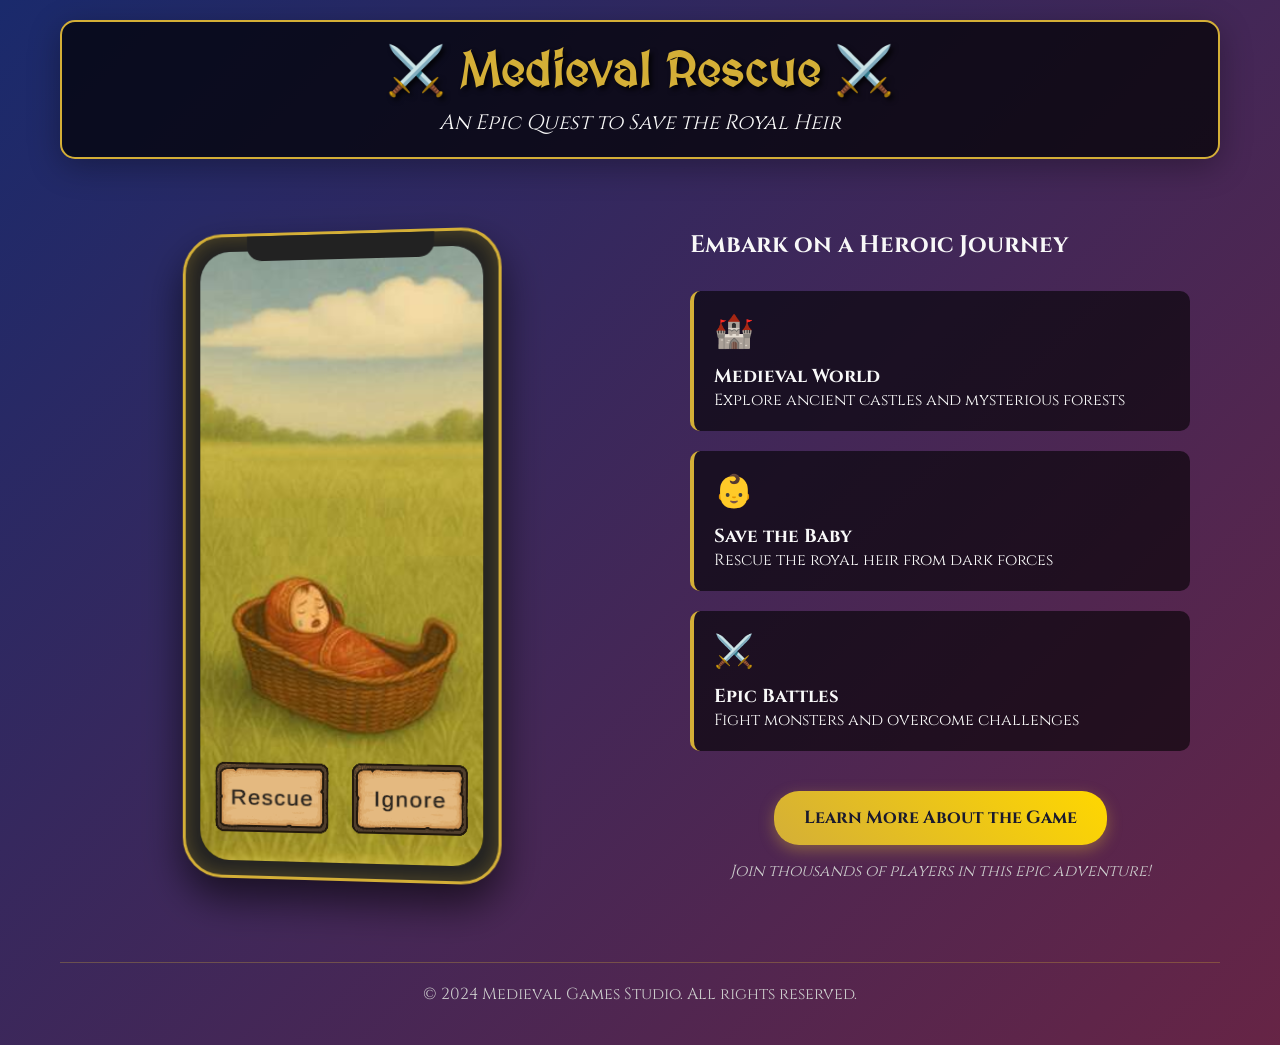
==== index.html @ bf30136d "init: playble mvp test page" ====
<!DOCTYPE html>
<html lang="en">
<head>
    <meta charset="UTF-8">
    <meta name="viewport" content="width=device-width, initial-scale=1.0">
    <title>Medieval Rescue - Mobile Adventure</title>
    <link rel="stylesheet" href="css/style.css">
    <link href="https://fonts.googleapis.com/css2?family=MedievalSharp&family=Cinzel:wght@400;700&display=swap" rel="stylesheet">
</head>
<body class="ad-page">
    <div class="container">
        <header class="header">
            <h1 class="title">⚔️ Medieval Rescue ⚔️</h1>
            <p class="subtitle">An Epic Quest to Save the Royal Heir</p>
        </header>

        <main class="main-content">
            <div class="phone-simulator">
                <div class="phone-frame">
                    <div class="phone-notch"></div>
                    <div class="phone-screen">
                        <iframe 
                            src="./playable/playable.html" 
                            class="unity-frame"
                            title="Medieval Rescue Game"
                            allow="autoplay; fullscreen">
                        </iframe>
                    </div>
                </div>
            </div>

            <div class="game-info">
                <h2>Embark on a Heroic Journey</h2>
                <div class="features">
                    <div class="feature">
                        <span class="icon">🏰</span>
                        <h3>Medieval World</h3>
                        <p>Explore ancient castles and mysterious forests</p>
                    </div>
                    <div class="feature">
                        <span class="icon">👶</span>
                        <h3>Save the Baby</h3>
                        <p>Rescue the royal heir from dark forces</p>
                    </div>
                    <div class="feature">
                        <span class="icon">⚔️</span>
                        <h3>Epic Battles</h3>
                        <p>Fight monsters and overcome challenges</p>
                    </div>
                </div>

                <div class="cta-section">
                    <a href="./game.html" class="cta-button">Learn More About the Game</a>
                    <p class="cta-subtext">Join thousands of players in this epic adventure!</p>
                </div>
            </div>
        </main>

        <footer class="footer">
            <p>&copy; 2024 Medieval Games Studio. All rights reserved.</p>
        </footer>
    </div>

    <script src="js/script.js"></script>
</body>
</html>
---- css/style.css ----
* {
    margin: 0;
    padding: 0;
    box-sizing: border-box;
}

body {
    font-family: 'Cinzel', serif;
    background: linear-gradient(135deg, #1a2a6c, #b21f1f, #fdbb2d);
    background-size: 400% 400%;
    animation: gradient 15s ease infinite;
    color: #f8f8f8;
    min-height: 100vh;
}

@keyframes gradient {
    0% { background-position: 0% 50%; }
    50% { background-position: 100% 50%; }
    100% { background-position: 0% 50%; }
}

.container {
    max-width: 1200px;
    margin: 0 auto;
    padding: 20px;
}

/* Header Styles */
.header {
    text-align: center;
    margin-bottom: 40px;
    padding: 20px;
    background: rgba(0, 0, 0, 0.7);
    border-radius: 15px;
    border: 2px solid #d4af37;
    box-shadow: 0 8px 32px rgba(0, 0, 0, 0.3);
}

.title {
    font-family: 'MedievalSharp', cursive;
    font-size: 3em;
    color: #d4af37;
    text-shadow: 3px 3px 5px rgba(0, 0, 0, 0.8);
    margin-bottom: 10px;
}

.subtitle {
    font-size: 1.3em;
    color: #f8f8f8;
    font-style: italic;
}

/* Ad Page Specific Styles */
.ad-page .main-content {
    display: grid;
    grid-template-columns: 1fr 1fr;
    gap: 40px;
    align-items: center;
}

/* Phone Simulator */
.phone-simulator {
    display: flex;
    justify-content: center;
    align-items: center;
    perspective: 1000px;
}

.phone-frame {
    width: 320px;
    height: 650px;
    background: #222;
    border-radius: 40px;
    padding: 15px;
    position: relative;
    border: 3px solid #d4af37;
    box-shadow: 
        0 20px 40px rgba(0, 0, 0, 0.6),
        inset 0 0 20px rgba(212, 175, 55, 0.3);
    transform: rotateY(-5deg);
    transition: transform 0.3s ease;
}

.phone-frame:hover {
    transform: rotateY(0deg);
}

.phone-notch {
    width: 60%;
    height: 25px;
    background: #222;
    border-bottom-left-radius: 15px;
    border-bottom-right-radius: 15px;
    position: absolute;
    top: 0;
    left: 50%;
    transform: translateX(-50%);
    z-index: 2;
}

.phone-screen {
    width: 100%;
    height: 100%;
    background: #000;
    border-radius: 30px;
    overflow: hidden;
    position: relative;
}

.unity-frame {
    width: 100%;
    height: 100%;
    border: none;
    background: #1a1a2e;
}

.demo-overlay {
    position: absolute;
    top: 0;
    left: 0;
    width: 100%;
    height: 100%;
    background: linear-gradient(45deg, rgba(26, 42, 108, 0.8), rgba(178, 31, 31, 0.8));
    display: flex;
    flex-direction: column;
    justify-content: center;
    align-items: center;
    color: white;
    text-align: center;
    padding: 20px;
}

.demo-text {
    font-size: 1.5em;
    font-weight: bold;
    margin-bottom: 20px;
    color: #d4af37;
}

.phone-home-button {
    width: 60px;
    height: 60px;
    background: #333;
    border-radius: 50%;
    position: absolute;
    bottom: 10px;
    left: 50%;
    transform: translateX(-50%);
    border: 2px solid #444;
}

/* Game Info */
.game-info {
    padding: 30px;
}

.features {
    display: grid;
    gap: 20px;
    margin: 30px 0;
}

.feature {
    background: rgba(0, 0, 0, 0.6);
    padding: 20px;
    border-radius: 10px;
    border-left: 4px solid #d4af37;
    transition: transform 0.3s ease;
}

.feature:hover {
    transform: translateX(10px);
}

.feature .icon {
    font-size: 2em;
    margin-bottom: 10px;
    display: block;
}

.cta-section {
    text-align: center;
    margin-top: 40px;
}

.cta-button {
    display: inline-block;
    padding: 15px 30px;
    background: linear-gradient(45deg, #d4af37, #ffd700);
    color: #1a1a2e;
    text-decoration: none;
    border-radius: 25px;
    font-weight: bold;
    font-size: 1.1em;
    transition: all 0.3s ease;
    border: none;
    cursor: pointer;
    box-shadow: 0 5px 15px rgba(212, 175, 55, 0.4);
}

.cta-button:hover {
    transform: translateY(-3px);
    box-shadow: 0 8px 25px rgba(212, 175, 55, 0.6);
}

.cta-subtext {
    margin-top: 15px;
    font-style: italic;
    color: #ccc;
}

/* Game Page Specific Styles */
.game-page .game-details {
    max-width: 1000px;
    margin: 0 auto;
}

.breadcrumb {
    margin-bottom: 30px;
}

.breadcrumb a {
    color: #d4af37;
    text-decoration: none;
    font-weight: bold;
}

.breadcrumb a:hover {
    text-decoration: underline;
}

.story-section {
    background: rgba(0, 0, 0, 0.7);
    padding: 40px;
    border-radius: 15px;
    margin-bottom: 40px;
    border: 2px solid #d4af37;
}

.story-content {
    display: grid;
    grid-template-columns: 2fr 1fr;
    gap: 40px;
    align-items: start;
}

.story-text p {
    margin-bottom: 20px;
    line-height: 1.6;
    font-size: 1.1em;
}

.journey-list {
    list-style: none;
    margin: 25px 0;
}

.journey-list li {
    padding: 10px 0;
    font-size: 1.1em;
    border-bottom: 1px solid rgba(212, 175, 55, 0.3);
}

.medieval-art {
    display: flex;
    justify-content: center;
}

.art-frame {
    width: 200px;
    height: 250px;
    background: linear-gradient(45deg, #8B4513, #A0522D);
    border: 15px solid #5D4037;
    border-radius: 10px;
    position: relative;
    overflow: hidden;
    box-shadow: 0 10px 30px rgba(0, 0, 0, 0.5);
}

.knight-baby-scene {
    width: 100%;
    height: 100%;
    background: linear-gradient(180deg, #87CEEB 40%, #228B22 40%);
    position: relative;
}

.knight {
    position: absolute;
    bottom: 20px;
    left: 50%;
    transform: translateX(-50%);
    width: 40px;
    height: 60px;
    background: #333;
    border-radius: 5px;
}

.baby {
    position: absolute;
    bottom: 85px;
    left: 60%;
    width: 15px;
    height: 20px;
    background: #FFB6C1;
    border-radius: 50%;
}

.castle {
    position: absolute;
    right: 20px;
    bottom: 20px;
    width: 50px;
    height: 80px;
    background: #666;
    border-radius: 5px 5px 0 0;
}

/* Features Grid */
.game-features {
    margin-bottom: 40px;
}

.features-grid {
    display: grid;
    grid-template-columns: repeat(auto-fit, minmax(300px, 1fr));
    gap: 25px;
    margin-top: 30px;
}

.feature-card {
    background: rgba(0, 0, 0, 0.6);
    padding: 25px;
    border-radius: 10px;
    border-top: 4px solid #d4af37;
}

.feature-card h3 {
    color: #d4af37;
    margin-bottom: 15px;
}

.feature-card ul {
    list-style: none;
}

.feature-card li {
    padding: 8px 0;
    border-bottom: 1px solid rgba(255, 255, 255, 0.1);
}

/* Character Section */
.character-section {
    margin-bottom: 40px;
}

.characters {
    display: grid;
    grid-template-columns: repeat(auto-fit, minmax(250px, 1fr));
    gap: 25px;
    margin-top: 30px;
}

.character {
    background: rgba(0, 0, 0, 0.6);
    padding: 25px;
    border-radius: 10px;
    text-align: center;
    border: 1px solid rgba(212, 175, 55, 0.3);
}

.character h3 {
    color: #d4af37;
    margin-bottom: 15px;
}

/* Call to Action */
.call-to-action {
    text-align: center;
    background: rgba(212, 175, 55, 0.1);
    padding: 40px;
    border-radius: 15px;
    border: 2px solid #d4af37;
}

.download-buttons {
    display: flex;
    gap: 20px;
    justify-content: center;
    margin-top: 30px;
    flex-wrap: wrap;
}

.download-btn {
    padding: 15px 25px;
    background: linear-gradient(45deg, #d4af37, #ffd700);
    color: #1a1a2e;
    border: none;
    border-radius: 10px;
    font-weight: bold;
    cursor: pointer;
    transition: all 0.3s ease;
}

.download-btn:hover {
    transform: translateY(-3px);
    box-shadow: 0 5px 15px rgba(212, 175, 55, 0.4);
}

/* Footer */
.footer {
    text-align: center;
    margin-top: 50px;
    padding: 20px;
    border-top: 1px solid rgba(212, 175, 55, 0.3);
    color: #ccc;
}

/* Responsive Design */
@media (max-width: 768px) {
    .ad-page .main-content {
        grid-template-columns: 1fr;
    }
    
    .story-content {
        grid-template-columns: 1fr;
    }
    
    .download-buttons {
        flex-direction: column;
        align-items: center;
    }
    
    .title {
        font-size: 2em;
    }
    
    .phone-frame {
        transform: none;
        width: 280px;
        height: 560px;
    }
}
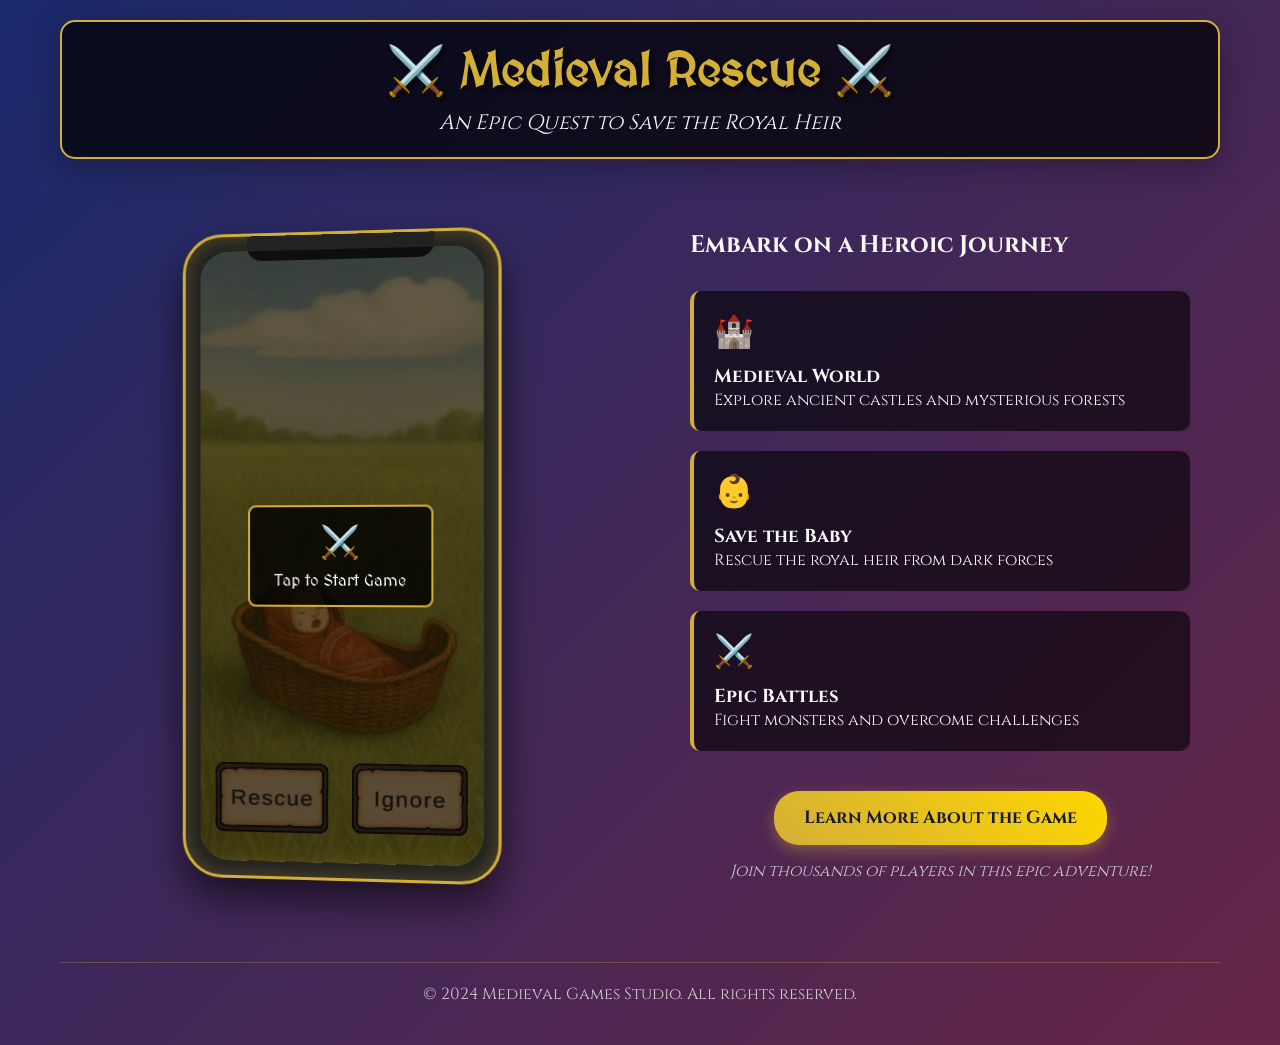
==== commit dcb91912: "feat: fix iframe blocking scroll" ====
--- a/index.html
+++ b/index.html
@@ -25,6 +25,13 @@
                             title="Medieval Rescue Game"
                             allow="autoplay; fullscreen">
                         </iframe>
+
+                        <div class="game-overlay" id="gameOverlay">
+                            <div class="overlay-content">
+                                <span class="icon">⚔️</span>
+                                <span class="text">Tap to Start Game</span>
+                            </div>
+                        </div>
                     </div>
                 </div>
             </div>
--- a/css/style.css
+++ b/css/style.css
@@ -112,6 +112,52 @@
     height: 100%;
     border: none;
     background: #1a1a2e;
+}
+
+/* Ensure the parent is relative so absolute positioning works */
+.phone-screen {
+    position: relative; 
+    /* maintain your existing styles for phone-screen here */
+}
+
+.game-overlay {
+    position: absolute;
+    top: 0;
+    left: 0;
+    width: 100%;
+    height: 100%;
+    background: rgba(0, 0, 0, 0.6); /* Semi-transparent black */
+    z-index: 10; /* Sits on top of iframe */
+    display: flex;
+    justify-content: center;
+    align-items: center;
+    cursor: pointer;
+    transition: opacity 0.3s ease;
+}
+
+/* Style the button/text inside */
+.overlay-content {
+    text-align: center;
+    color: white;
+    font-family: 'MedievalSharp', cursive;
+    background: rgba(0, 0, 0, 0.8);
+    padding: 15px 25px;
+    border-radius: 8px;
+    border: 2px solid #d4af37; /* Gold border */
+    display: flex;
+    flex-direction: column;
+    align-items: center;
+    gap: 10px;
+}
+
+.overlay-content .icon {
+    font-size: 2rem;
+}
+
+/* STATE: When the game is active */
+.game-overlay.is-playing {
+    opacity: 0; /* Make it invisible */
+    pointer-events: none;
 }
 
 .demo-overlay {
@@ -438,5 +484,6 @@
         transform: none;
         width: 280px;
         height: 560px;
+        min-height: 80dvh;
     }
 }
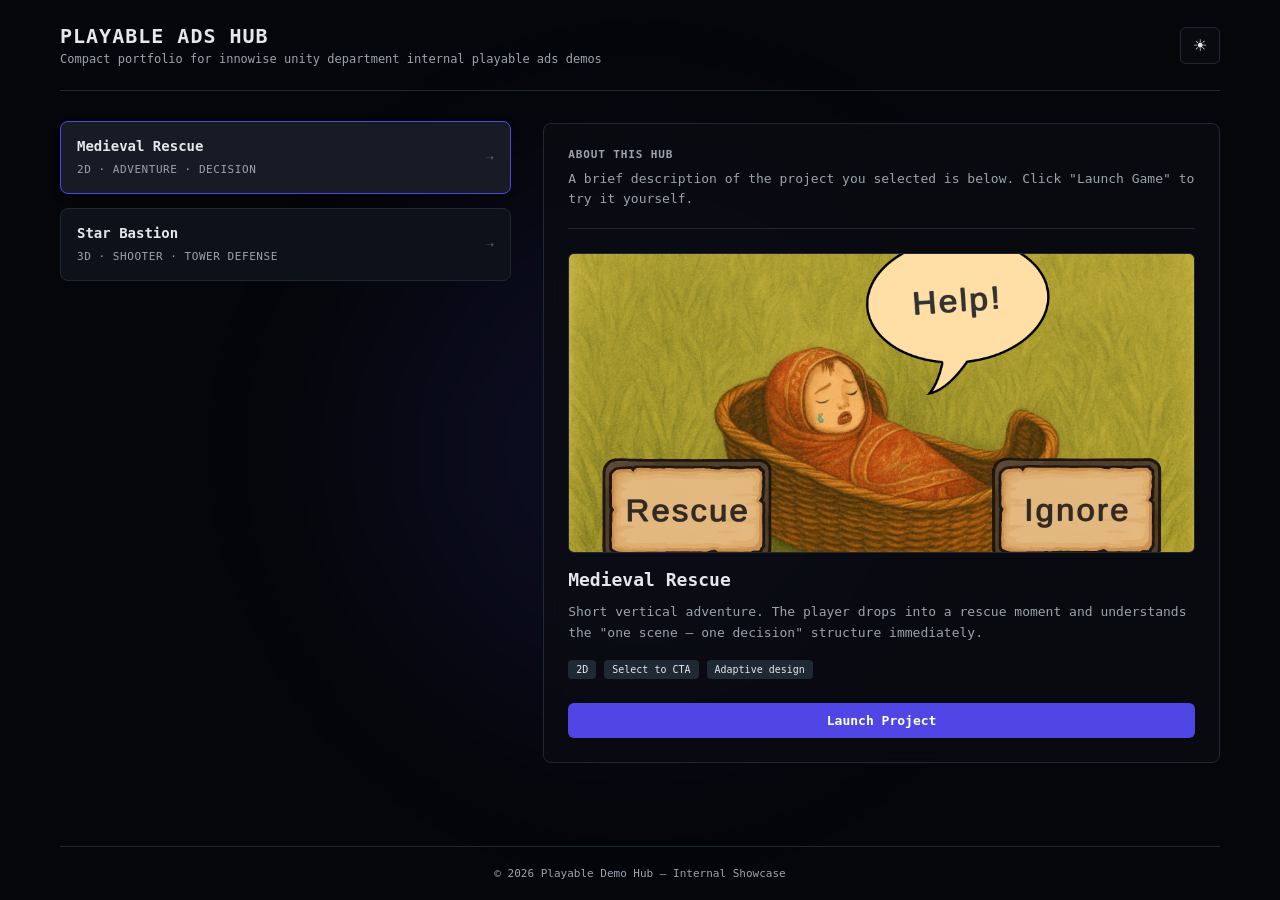
==== commit 963debeb: "feat: hub implemented, sci-fi page with build" ====
--- a/index.html
+++ b/index.html
@@ -1,73 +1,175 @@
-<!DOCTYPE html>
+<!doctype html>
 <html lang="en">
-<head>
-    <meta charset="UTF-8">
-    <meta name="viewport" content="width=device-width, initial-scale=1.0">
-    <title>Medieval Rescue - Mobile Adventure</title>
-    <link rel="stylesheet" href="css/style.css">
-    <link href="https://fonts.googleapis.com/css2?family=MedievalSharp&family=Cinzel:wght@400;700&display=swap" rel="stylesheet">
-</head>
-<body class="ad-page">
-    <div class="container">
-        <header class="header">
-            <h1 class="title">⚔️ Medieval Rescue ⚔️</h1>
-            <p class="subtitle">An Epic Quest to Save the Royal Heir</p>
-        </header>
+    <head>
+        <meta charset="UTF-8" />
+        <meta name="viewport" content="width=device-width, initial-scale=1.0" />
+        <title>Playable Ads Demo Hub</title>
+        <link rel="stylesheet" href="css/hub.css" />
+    </head>
+    <body class="hub-page">
+        <div class="bg-glow"></div>
 
-        <main class="main-content">
-            <div class="phone-simulator">
-                <div class="phone-frame">
-                    <div class="phone-notch"></div>
-                    <div class="phone-screen">
-                        <iframe 
-                            src="./playable/playable.html" 
-                            class="unity-frame"
-                            title="Medieval Rescue Game"
-                            allow="autoplay; fullscreen">
-                        </iframe>
+        <div class="site-wrapper">
+            <header class="header">
+                <div class="header-content">
+                    <div class="header-text">
+                        <h1 class="title">Playable ads hub</h1>
+                        <p class="subtitle">
+                            Compact portfolio for innowise unity department
+                            internal playable ads demos
+                        </p>
+                    </div>
+                    <button
+                        id="theme-toggle"
+                        class="theme-btn"
+                        aria-label="Toggle theme"
+                    >
+                        <span class="theme-icon sun">☀</span>
+                        <span class="theme-icon moon">☾</span>
+                    </button>
+                </div>
+            </header>
 
-                        <div class="game-overlay" id="gameOverlay">
-                            <div class="overlay-content">
-                                <span class="icon">⚔️</span>
-                                <span class="text">Tap to Start Game</span>
+            <main class="hub-main">
+                <section class="hub-list" aria-label="Playable concepts">
+                    <div class="hub-item" data-game="medieval">
+                        <div class="hub-item-header">
+                            <div class="hub-item-info">
+                                <span class="hub-item-title"
+                                    >Medieval Rescue</span
+                                >
+                                <span class="hub-item-meta"
+                                    >2D · Adventure · Decision</span
+                                >
                             </div>
+                            <span class="hub-item-arrow">➝</span>
+                        </div>
+
+                        <div class="hub-item-mobile-content">
+                            <img
+                                src="img/medieval-demo.png"
+                                alt="Medieval Rescue Art"
+                                class="mobile-img-actual"
+                            />
+                            <p class="mobile-desc">
+                                Quick emotional rescue scene. One clear
+                                conflict, one decision.
+                            </p>
+                            <button
+                                class="play-btn"
+                                onclick="location.href = './medieval-ad.html'"
+                            >
+                                Play Demo
+                            </button>
                         </div>
                     </div>
-                </div>
-            </div>
 
-            <div class="game-info">
-                <h2>Embark on a Heroic Journey</h2>
-                <div class="features">
-                    <div class="feature">
-                        <span class="icon">🏰</span>
-                        <h3>Medieval World</h3>
-                        <p>Explore ancient castles and mysterious forests</p>
+                    <div class="hub-item" data-game="scifi">
+                        <div class="hub-item-header">
+                            <div class="hub-item-info">
+                                <span class="hub-item-title">Star Bastion</span>
+                                <span class="hub-item-meta"
+                                    >3D · Shooter · Tower Defense</span
+                                >
+                            </div>
+                            <span class="hub-item-arrow">➝</span>
+                        </div>
+
+                        <div class="hub-item-mobile-content">
+                            <img
+                                src="img/sci-fi-demo.png"
+                                alt="Star Bastion Art"
+                                class="mobile-img-actual"
+                            />
+                            <p class="mobile-desc">
+                                Hybrid 3D shooter. Defend the orbit, survive the
+                                wave.
+                            </p>
+                            <button
+                                class="play-btn"
+                                onclick="location.href = './scifi-ad.html'"
+                            >
+                                Play Demo
+                            </button>
+                        </div>
                     </div>
-                    <div class="feature">
-                        <span class="icon">👶</span>
-                        <h3>Save the Baby</h3>
-                        <p>Rescue the royal heir from dark forces</p>
+                </section>
+
+                <aside class="hub-preview-panel" aria-live="polite">
+                    <div class="hub-about-static">
+                        <h2 class="panel-label">About this hub</h2>
+                        <p class="panel-text">
+                            A brief description of the project you selected is
+                            below. Click "Launch Game" to try it yourself.
+                        </p>
                     </div>
-                    <div class="feature">
-                        <span class="icon">⚔️</span>
-                        <h3>Epic Battles</h3>
-                        <p>Fight monsters and overcome challenges</p>
+
+                    <div class="preview-content" id="preview-container">
+                        <div class="preview-placeholder">
+                            Select a project to preview
+                        </div>
+
+                        <div class="project-details" data-target="medieval">
+                            <img
+                                src="img/medieval-demo.png"
+                                alt="Medieval Rescue Art"
+                                class="desktop-img-actual"
+                            />
+                            <h2 class="detail-title">Medieval Rescue</h2>
+                            <p class="detail-desc">
+                                Short vertical adventure. The player drops into
+                                a rescue moment and understands the "one scene —
+                                one decision" structure immediately.
+                            </p>
+                            <div class="detail-tags">
+                                <span>2D</span>
+                                <span>Select to CTA</span>
+                                <span>Adaptive design</span>
+                            </div>
+                            <button
+                                class="play-btn-lg"
+                                onclick="location.href = './medieval-ad.html'"
+                            >
+                                Launch Project
+                            </button>
+                        </div>
+
+                        <div class="project-details" data-target="scifi">
+                            <img
+                                src="img/sci-fi-demo.png"
+                                alt="Star Bastion Art"
+                                class="desktop-img-actual"
+                            />
+                            <h2 class="detail-title">
+                                Star Bastion: Last Orbit
+                            </h2>
+                            <p class="detail-desc">
+                                A 3D sci-fi hybrid. Shoot enemies while
+                                controlling your view. A strong CTA follows the
+                                first enemy wave.
+                            </p>
+                            <div class="detail-tags">
+                                <span>3D</span>
+                                <span>Two finger control</span>
+                                <span>Reach score to CTA</span>
+                                <span>Adaptive design</span>
+                            </div>
+                            <button
+                                class="play-btn-lg"
+                                onclick="location.href = './scifi-ad.html'"
+                            >
+                                Launch Project
+                            </button>
+                        </div>
                     </div>
-                </div>
+                </aside>
+            </main>
 
-                <div class="cta-section">
-                    <a href="./game.html" class="cta-button">Learn More About the Game</a>
-                    <p class="cta-subtext">Join thousands of players in this epic adventure!</p>
-                </div>
-            </div>
-        </main>
+            <footer class="footer">
+                <p>&copy; 2026 Playable Demo Hub — Internal Showcase</p>
+            </footer>
+        </div>
 
-        <footer class="footer">
-            <p>&copy; 2024 Medieval Games Studio. All rights reserved.</p>
-        </footer>
-    </div>
-
-    <script src="js/script.js"></script>
-</body>
-</html>+        <script src="js/hub.js"></script>
+    </body>
+</html>
--- a/css/hub.css
+++ b/css/hub.css
@@ -0,0 +1,428 @@
+/* --- Variables & Theme Setup --- */
+:root {
+    /* Dark Theme (Default) */
+    --bg-app: #05060a;
+    --bg-panel: rgba(10, 12, 18, 0.8);
+    --bg-card: #0e111a;
+    --bg-card-hover: #161b26;
+    --border-color: #1f2933;
+    --accent-color: #4f46e5;
+    --accent-hover: #4338ca;
+    --text-main: #e5e7eb;
+    --text-muted: #9ca3af;
+    --placeholder-bg: #111827;
+
+    /* Dynamic Background Color (Deep Indigo/Purple for Dark Mode) */
+    --glow-color: rgba(79, 70, 229, 0.15);
+
+    --font-main: "JetBrains Mono", "Fira Code", monospace;
+    --transition: 0.25s ease;
+}
+
+body.light-theme {
+    /* Light Theme overrides */
+    --bg-app: #f3f4f6;
+    --bg-panel: rgba(
+        255,
+        255,
+        255,
+        0.85
+    ); /* Slightly more transparent for glow visibility */
+    --bg-card: #ffffff;
+    --bg-card-hover: #f9fafb;
+    --border-color: #e5e7eb;
+    --text-main: #1f2937;
+    --text-muted: #6b7280;
+    --placeholder-bg: #e5e7eb;
+
+    /* Dynamic Background Color (Soft Blue/Violet for Light Mode) */
+    --glow-color: rgba(165, 180, 252, 0.4);
+}
+
+/* --- Base Reset & Layout --- */
+* {
+    margin: 0;
+    padding: 0;
+    box-sizing: border-box;
+}
+
+html,
+body {
+    height: 100%;
+}
+
+body.hub-page {
+    font-family: var(--font-main);
+    background: var(--bg-app);
+    color: var(--text-main);
+    transition:
+        background var(--transition),
+        color var(--transition);
+    position: relative;
+    overflow-x: hidden; /* Prevent scrollbar from blur overflow */
+}
+
+/* --- Dynamic Background Glow --- */
+.bg-glow {
+    position: fixed;
+    top: 50%;
+    left: 50%;
+    transform: translate(-50%, -50%);
+    width: 60vmax; /* Responsive size */
+    height: 60vmax;
+    background: radial-gradient(
+        circle at center,
+        var(--glow-color) 0%,
+        transparent 70%
+    );
+    z-index: -1; /* Behind everything */
+    pointer-events: none; /* Click-through */
+    filter: blur(60px); /* Soften the edges significantly */
+    animation: pulse-glow 8s ease-in-out infinite alternate;
+}
+
+@keyframes pulse-glow {
+    0% {
+        opacity: 0.5;
+        transform: translate(-50%, -50%) scale(0.8);
+    }
+    100% {
+        opacity: 0.8;
+        transform: translate(-50%, -50%) scale(1.1);
+    }
+}
+
+.site-wrapper {
+    display: flex;
+    flex-direction: column;
+    min-height: 100vh;
+    max-width: 1200px;
+    margin: 0 auto;
+    padding: 0 20px;
+    position: relative;
+    z-index: 1; /* Keep content above glow */
+}
+
+/* --- Header --- */
+.header {
+    padding: 24px 0;
+    border-bottom: 1px solid var(--border-color);
+    margin-bottom: 32px;
+}
+
+.header-content {
+    display: flex;
+    justify-content: space-between;
+    align-items: center;
+}
+
+.title {
+    font-size: 20px;
+    font-weight: 700;
+    text-transform: uppercase;
+    letter-spacing: 0.05em;
+}
+
+.subtitle {
+    font-size: 12px;
+    color: var(--text-muted);
+    margin-top: 4px;
+}
+
+/* Theme Toggle Button */
+.theme-btn {
+    background: transparent;
+    border: 1px solid var(--border-color);
+    color: var(--text-main);
+    padding: 8px 12px;
+    border-radius: 6px;
+    cursor: pointer;
+    font-size: 16px;
+    transition: all 0.2s;
+    display: flex;
+    align-items: center;
+    justify-content: center;
+    background: var(--bg-panel); /* Add background to stand out from glow */
+}
+
+.theme-btn:hover {
+    border-color: var(--accent-color);
+    color: var(--accent-color);
+}
+
+.light-theme .theme-icon.sun {
+    display: none;
+}
+.light-theme .theme-icon.moon {
+    display: inline;
+}
+body:not(.light-theme) .theme-icon.sun {
+    display: inline;
+}
+body:not(.light-theme) .theme-icon.moon {
+    display: none;
+}
+
+/* --- Main Grid Layout --- */
+.hub-main {
+    flex: 1; /* Pushes footer down */
+    display: grid;
+    grid-template-columns: 1fr 1.5fr;
+    gap: 32px;
+    padding-bottom: 40px;
+}
+
+/* --- Left Column: List --- */
+.hub-list {
+    display: flex;
+    flex-direction: column;
+    gap: 12px;
+}
+
+.hub-item {
+    background: var(--bg-card);
+    border: 1px solid var(--border-color);
+    border-radius: 8px;
+    padding: 16px;
+    cursor: pointer;
+    transition: var(--transition);
+}
+
+.hub-item:hover,
+.hub-item.active {
+    border-color: var(--accent-color);
+    background: var(--bg-card-hover);
+    transform: translateY(-2px);
+    box-shadow: 0 4px 12px rgba(0, 0, 0, 0.1);
+}
+
+.hub-item-header {
+    display: flex;
+    justify-content: space-between;
+    align-items: center;
+}
+
+.hub-item-title {
+    display: block;
+    font-weight: 600;
+    font-size: 14px;
+    margin-bottom: 4px;
+}
+
+.hub-item-meta {
+    font-size: 11px;
+    color: var(--text-muted);
+    text-transform: uppercase;
+    letter-spacing: 0.05em;
+}
+
+.hub-item-arrow {
+    font-size: 14px;
+    color: var(--text-muted);
+    opacity: 0.5;
+}
+
+/* Mobile Content Hidden by default on Desktop */
+.hub-item-mobile-content {
+    display: none;
+    margin-top: 16px;
+    padding-top: 16px;
+    border-top: 1px solid var(--border-color);
+}
+
+/* --- Right Column: Preview Panel (Desktop) --- */
+.hub-preview-panel {
+    background: var(--bg-panel);
+    border: 1px solid var(--border-color);
+    border-radius: 8px;
+    padding: 24px;
+    height: fit-content;
+    position: sticky;
+    top: 20px;
+    backdrop-filter: blur(10px);
+}
+
+.panel-label {
+    font-size: 11px;
+    text-transform: uppercase;
+    color: var(--text-muted);
+    margin-bottom: 8px;
+    letter-spacing: 0.08em;
+}
+
+.panel-text {
+    font-size: 13px;
+    line-height: 1.5;
+    color: var(--text-muted);
+    margin-bottom: 24px;
+    border-bottom: 1px solid var(--border-color);
+    padding-bottom: 20px;
+}
+
+.preview-placeholder {
+    text-align: center;
+    color: var(--text-muted);
+    padding: 40px 0;
+    font-size: 13px;
+    font-style: italic;
+}
+
+.project-details {
+    display: none; /* Hidden until activated */
+    animation: fadeIn 0.3s ease;
+}
+
+.project-details.active {
+    display: block;
+}
+
+@keyframes fadeIn {
+    from {
+        opacity: 0;
+        transform: translateY(5px);
+    }
+    to {
+        opacity: 1;
+        transform: translateY(0);
+    }
+}
+
+.desktop-img-placeholder {
+    width: 100%;
+    height: 200px;
+    background: var(--placeholder-bg);
+    border-radius: 6px;
+    display: flex;
+    align-items: center;
+    justify-content: center;
+    color: var(--text-muted);
+    font-size: 12px;
+    margin-bottom: 20px;
+    border: 1px dashed var(--border-color);
+}
+
+.detail-title {
+    font-size: 18px;
+    margin-bottom: 12px;
+    color: var(--text-main);
+}
+
+.detail-desc {
+    font-size: 13px;
+    line-height: 1.6;
+    color: var(--text-muted);
+    margin-bottom: 16px;
+}
+
+.detail-tags {
+    display: flex;
+    gap: 8px;
+    margin-bottom: 24px;
+    flex-wrap: wrap;
+}
+
+.detail-tags span {
+    font-size: 10px;
+    background: var(--border-color);
+    padding: 4px 8px;
+    border-radius: 4px;
+    color: var(--text-main);
+}
+
+/* Buttons */
+.play-btn,
+.play-btn-lg {
+    background: var(--accent-color);
+    color: #fff;
+    border: none;
+    padding: 10px 20px;
+    border-radius: 6px;
+    cursor: pointer;
+    font-family: inherit;
+    font-weight: 600;
+    font-size: 13px;
+    transition: background 0.2s;
+    text-align: center;
+    width: 100%;
+    display: block;
+}
+
+.play-btn:hover,
+.play-btn-lg:hover {
+    background: var(--accent-hover);
+}
+
+/* --- Footer --- */
+.footer {
+    border-top: 1px solid var(--border-color);
+    padding: 20px 0;
+    text-align: center;
+    font-size: 11px;
+    color: var(--text-muted);
+    margin-top: auto; /* Sticky footer magic */
+}
+
+/* --- Actual Images Styles (Global) --- */
+.mobile-img-actual,
+.desktop-img-actual {
+    width: 100%;
+    display: block;
+    border-radius: 6px;
+    object-fit: cover;
+    border: 1px solid var(--border-color);
+    margin-bottom: 16px;
+    background-color: var(--placeholder-bg);
+}
+
+.mobile-img-actual {
+    height: 140px;
+}
+
+.desktop-img-actual {
+    height: 300px;
+}
+
+/* --- Mobile / Tablet Adaptation --- */
+@media (max-width: 768px) {
+    .hub-main {
+        grid-template-columns: 1fr; /* Single column */
+        gap: 20px;
+    }
+
+    /* Hide the right panel completely on mobile */
+    .hub-preview-panel {
+        display: none;
+    }
+
+    /* Show content inside the cards */
+    .hub-item-mobile-content {
+        display: block;
+    }
+
+    /* Image placeholder for mobile */
+    .mobile-img-placeholder {
+        width: 100%;
+        height: 140px;
+        background: var(--placeholder-bg);
+        border-radius: 6px;
+        display: flex;
+        align-items: center;
+        justify-content: center;
+        color: var(--text-muted);
+        font-size: 11px;
+        margin-bottom: 12px;
+        border: 1px dashed var(--border-color);
+    }
+
+    .mobile-desc {
+        font-size: 12px;
+        color: var(--text-muted);
+        line-height: 1.5;
+        margin-bottom: 16px;
+    }
+
+    /* Disable hover effects that stick on mobile */
+    .hub-item:hover {
+        transform: none;
+    }
+}
